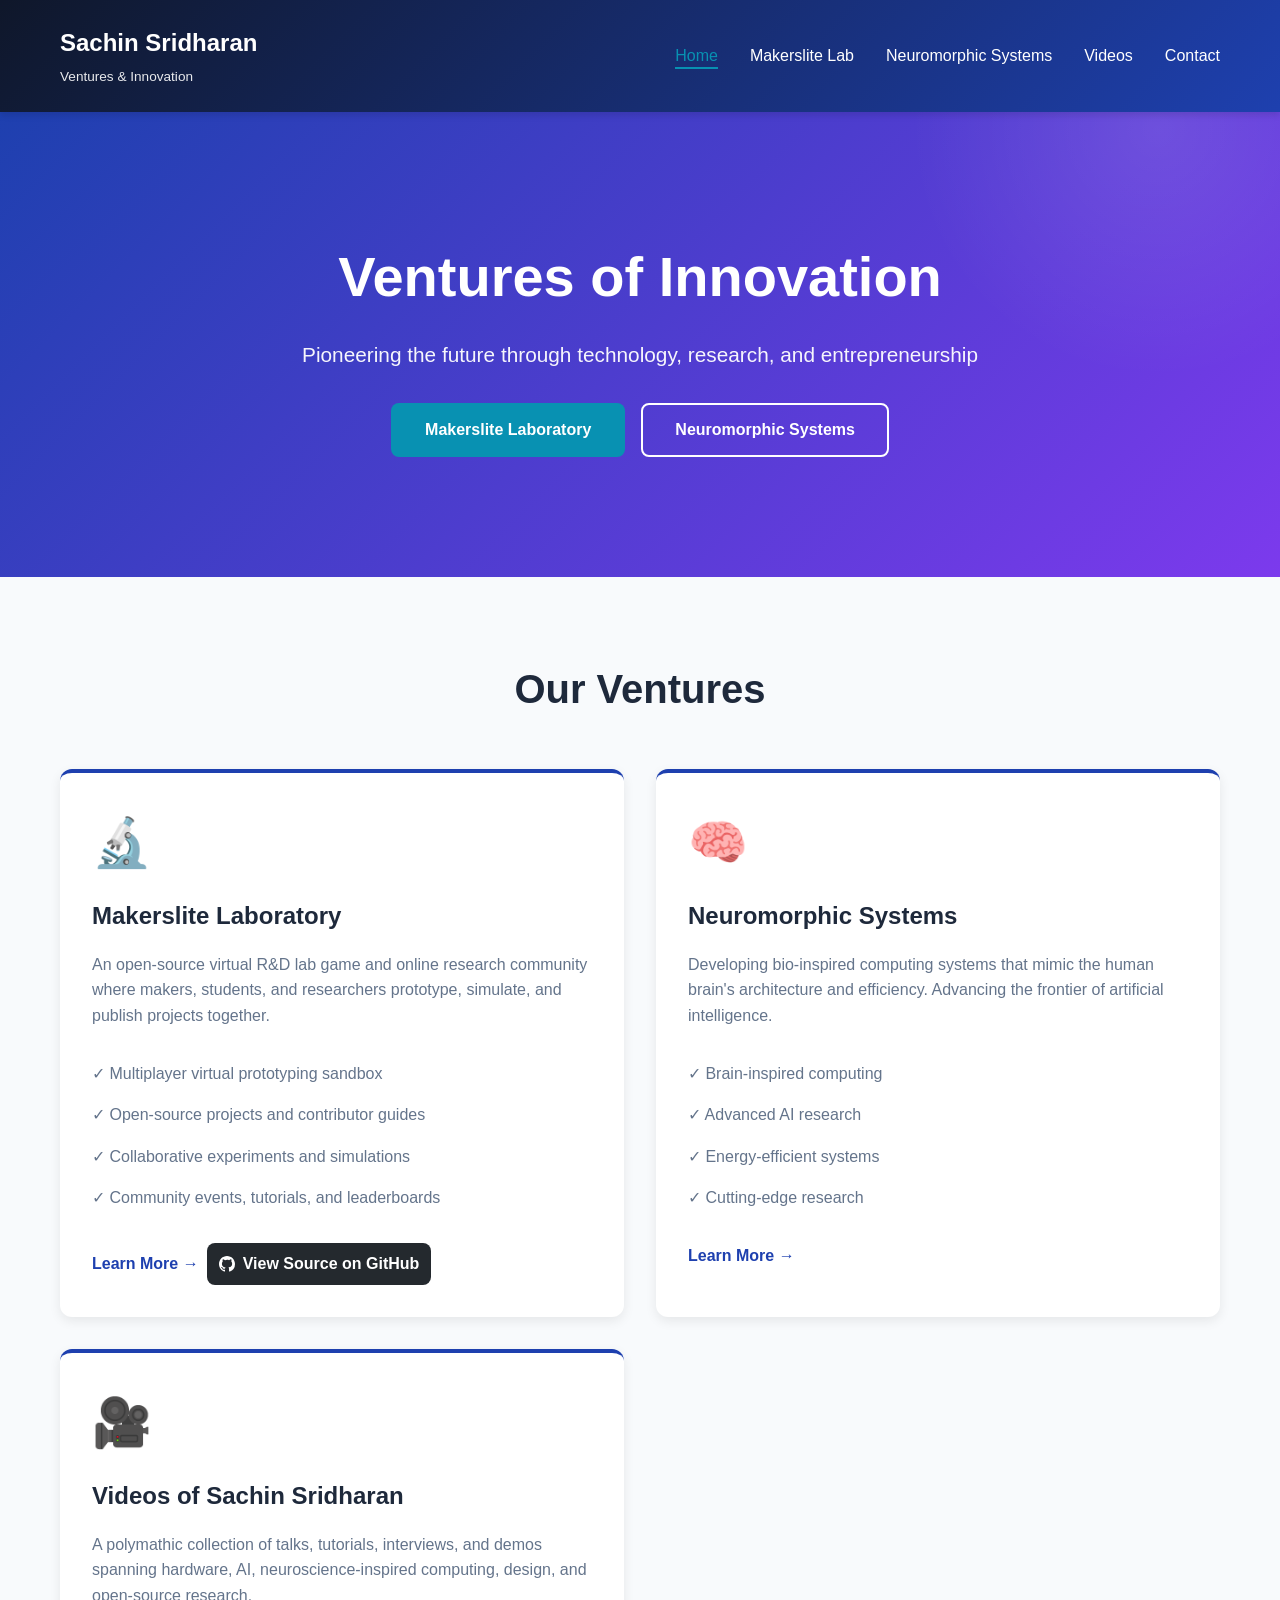
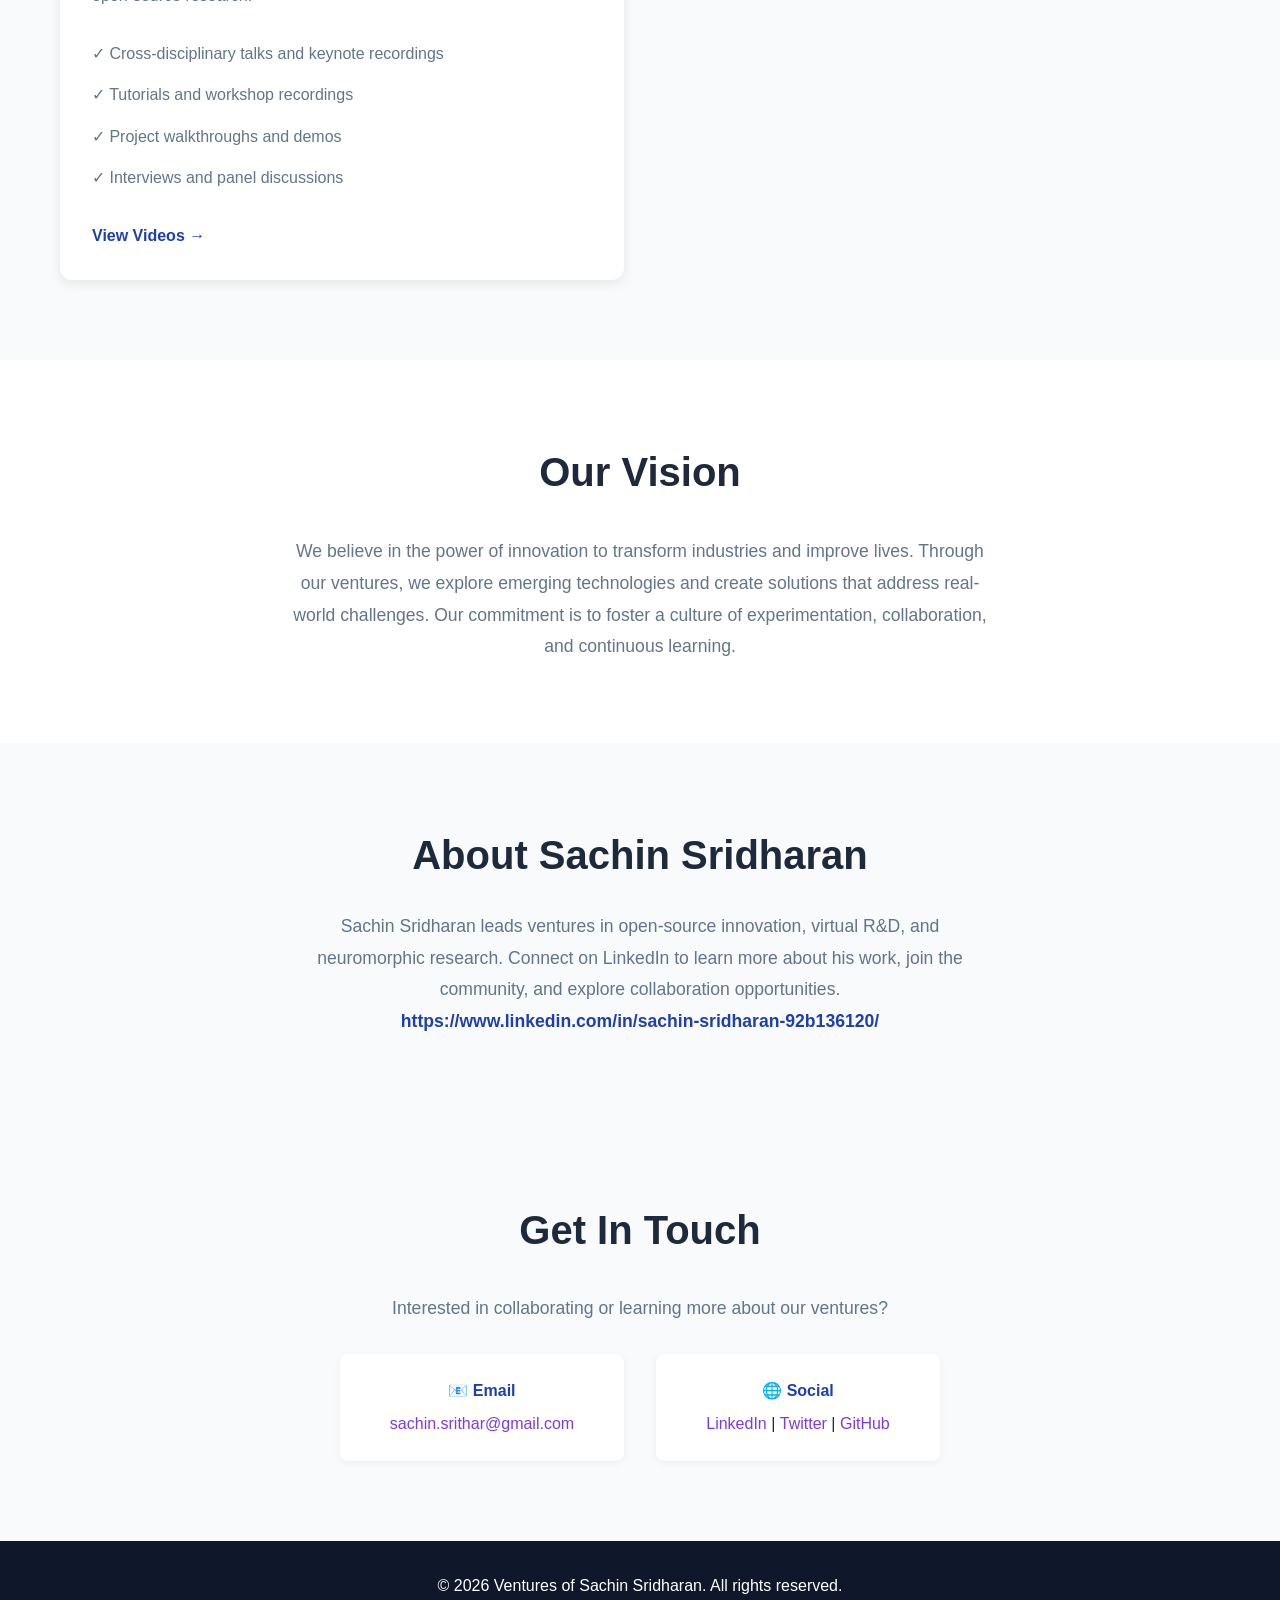
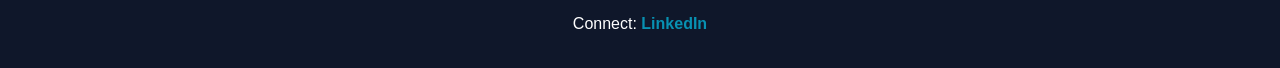
==== index.html @ c116aa22 "Developer: Sachin Sridharan Email: sachin.srithar@gmail.com" ====
<!DOCTYPE html>
<html lang="en">
<head>
    <meta charset="UTF-8">
    <meta name="viewport" content="width=device-width, initial-scale=1.0">
    <title>Ventures of Sachin Sridharan | Innovation & Technology</title>
    <link rel="stylesheet" href="styles.css">
</head>
<body>
    <!-- Navigation -->
    <nav class="navbar">
        <div class="container">
            <div class="logo">
                <h1>Sachin Sridharan</h1>
                <p class="tagline">Ventures & Innovation</p>
            </div>
            <ul class="nav-links">
                <li><a href="index.html" class="active">Home</a></li>
                <li><a href="makerslite.html">Makerslite Lab</a></li>
                <li><a href="neuromorphic.html">Neuromorphic Systems</a></li>
                <li><a href="videos.html">Videos</a></li>
                <li><a href="#contact">Contact</a></li>
            </ul>
        </div>
    </nav>

    <!-- Hero Section -->
    <section class="hero">
        <div class="hero-content">
            <h1>Ventures of Innovation</h1>
            <p>Pioneering the future through technology, research, and entrepreneurship</p>
            <div class="cta-buttons">
                <a href="makerslite.html" class="btn btn-primary">Makerslite Laboratory</a>
                <a href="neuromorphic.html" class="btn btn-secondary">Neuromorphic Systems</a>
            </div>
        </div>
    </section>

    <!-- Ventures Overview -->
    <section class="ventures-section">
        <div class="container">
            <h2>Our Ventures</h2>
            <div class="ventures-grid">
                <!-- Makerslite Laboratory -->
                <div class="venture-card">
                    <div class="venture-icon">🔬</div>
                    <h3>Makerslite Laboratory</h3>
                    <p>An open-source virtual R&D lab game and online research community where makers, students, and researchers prototype, simulate, and publish projects together.</p>
                    <ul class="features">
                        <li>✓ Multiplayer virtual prototyping sandbox</li>
                        <li>✓ Open-source projects and contributor guides</li>
                        <li>✓ Collaborative experiments and simulations</li>
                        <li>✓ Community events, tutorials, and leaderboards</li>
                    </ul>
                    <div style="display:flex;gap:8px;align-items:center">
                        <a href="makerslite.html" class="learn-more">Learn More →</a>
                        <a href="https://github.com/sachstuff/Makerslite-Laboratory" target="_blank" class="github-btn">
                            <svg class="github-icon" viewBox="0 0 16 16" width="16" height="16" aria-hidden="true" focusable="false">
                                <path fill="currentColor" d="M8 0C3.58 0 0 3.58 0 8c0 3.54 2.29 6.53 5.47 7.59.4.07.55-.17.55-.38 0-.19-.01-.82-.01-1.49-2.01.37-2.53-.49-2.69-.94-.09-.23-.48-.94-.82-1.13-.28-.15-.68-.52-.01-.53.63-.01 1.08.58 1.23.82.72 1.21 1.87.87 2.33.66.07-.52.28-.87.51-1.07-1.78-.2-3.64-.89-3.64-3.95 0-.87.31-1.59.82-2.15-.08-.2-.36-1.02.08-2.12 0 0 .67-.21 2.2.82a7.65 7.65 0 012.01-.27c.68 0 1.36.09 2.01.27 1.53-1.04 2.2-.82 2.2-.82.44 1.1.16 1.92.08 2.12.51.56.82 1.27.82 2.15 0 3.07-1.87 3.75-3.65 3.95.28.24.54.73.54 1.48 0 1.07-.01 1.93-.01 2.19 0 .21.15.46.55.38A8.013 8.013 0 0016 8c0-4.42-3.58-8-8-8z"></path>
                            </svg>
                            View Source on GitHub
                        </a>
                    </div>
                </div>

                <!-- Neuromorphic Systems -->
                <div class="venture-card">
                    <div class="venture-icon">🧠</div>
                    <h3>Neuromorphic Systems</h3>
                    <p>Developing bio-inspired computing systems that mimic the human brain's architecture and efficiency. Advancing the frontier of artificial intelligence.</p>
                    <ul class="features">
                        <li>✓ Brain-inspired computing</li>
                        <li>✓ Advanced AI research</li>
                        <li>✓ Energy-efficient systems</li>
                        <li>✓ Cutting-edge research</li>
                    </ul>
                    <a href="neuromorphic.html" class="learn-more">Learn More →</a>
                </div>

                <!-- Videos of Sachin Sridharan -->
                <div class="venture-card">
                    <div class="venture-icon">🎥</div>
                    <h3>Videos of Sachin Sridharan</h3>
                    <p>A polymathic collection of talks, tutorials, interviews, and demos spanning hardware, AI, neuroscience-inspired computing, design, and open-source research.</p>
                    <ul class="features">
                        <li>✓ Cross-disciplinary talks and keynote recordings</li>
                        <li>✓ Tutorials and workshop recordings</li>
                        <li>✓ Project walkthroughs and demos</li>
                        <li>✓ Interviews and panel discussions</li>
                    </ul>
                    <a href="videos.html" class="learn-more">View Videos →</a>
                </div>
            </div>
        </div>
    </section>

    <!-- Vision Section -->
    <section class="vision-section">
        <div class="container">
            <h2>Our Vision</h2>
            <div class="vision-content">
                <p>We believe in the power of innovation to transform industries and improve lives. Through our ventures, we explore emerging technologies and create solutions that address real-world challenges. Our commitment is to foster a culture of experimentation, collaboration, and continuous learning.</p>
            </div>
        </div>
    </section>

    <!-- About Section -->
    <section class="about-section">
        <div class="container">
            <h2>About Sachin Sridharan</h2>
            <div class="vision-content">
                <p>Sachin Sridharan leads ventures in open-source innovation, virtual R&D, and neuromorphic research. Connect on LinkedIn to learn more about his work, join the community, and explore collaboration opportunities.</p>
                <p><a href="https://www.linkedin.com/in/sachin-sridharan-92b136120/" target="_blank">https://www.linkedin.com/in/sachin-sridharan-92b136120/</a></p>
            </div>
        </div>
    </section>

    <!-- Contact Section -->
    <section class="contact-section" id="contact">
        <div class="container">
            <h2>Get In Touch</h2>
            <div class="contact-content">
                <p>Interested in collaborating or learning more about our ventures?</p>
                <div class="contact-methods">
                    <div class="contact-item">
                        <h4>📧 Email</h4>
                        <p><a href="mailto:sachin.srithar@gmail.com">sachin.srithar@gmail.com</a></p>
                    </div>
                    <div class="contact-item">
                        <h4>🌐 Social</h4>
                        <p>
                            <a href="https://www.linkedin.com/in/sachin-sridharan-92b136120/" target="_blank">LinkedIn</a> | 
                            <a href="#" target="_blank">Twitter</a> | 
                            <a href="https://github.com/sachstuff/Makerslite-Laboratory" target="_blank" class="github-link">GitHub</a>
                        </p>
                    </div>
                </div>
            </div>
        </div>
    </section>

    <!-- Footer -->
    <footer>
        <div class="container">
            <p>&copy; 2026 Ventures of Sachin Sridharan. All rights reserved.</p>
            <p class="footer-social">Connect: <a href="https://www.linkedin.com/in/sachin-sridharan-92b136120/" target="_blank">LinkedIn</a></p>
        </div>
    </footer>

    <script src="script.js"></script>
</body>
</html>
---- styles.css ----
/* ===== Global Styles ===== */
:root {
    --primary-color: #1e40af;
    --secondary-color: #7c3aed;
    --accent-color: #0891b2;
    --dark-bg: #0f172a;
    --light-bg: #f8fafc;
    --text-dark: #1e293b;
    --text-light: #64748b;
    --border-color: #e2e8f0;
    --transition: all 0.3s ease;
}

* {
    margin: 0;
    padding: 0;
    box-sizing: border-box;
}

html {
    scroll-behavior: smooth;
}

body {
    font-family: -apple-system, BlinkMacSystemFont, 'Segoe UI', Roboto, Oxygen, Ubuntu, Cantarell, sans-serif;
    line-height: 1.6;
    color: var(--text-dark);
    background-color: #ffffff;
}

.container {
    max-width: 1200px;
    margin: 0 auto;
    padding: 0 20px;
}

/* ===== Navigation ===== */
.navbar {
    background: linear-gradient(135deg, var(--dark-bg) 0%, var(--primary-color) 100%);
    color: white;
    padding: 1.5rem 0;
    position: sticky;
    top: 0;
    z-index: 1000;
    box-shadow: 0 4px 6px rgba(0, 0, 0, 0.1);
}

.navbar .container {
    display: flex;
    justify-content: space-between;
    align-items: center;
}

.logo h1 {
    font-size: 1.5rem;
    font-weight: 700;
    margin-bottom: 0.25rem;
}

.logo .tagline {
    font-size: 0.85rem;
    opacity: 0.9;
    font-weight: 400;
}

.nav-links {
    list-style: none;
    display: flex;
    gap: 2rem;
}

.nav-links a {
    color: white;
    text-decoration: none;
    font-weight: 500;
    transition: var(--transition);
    position: relative;
}

.nav-links a:hover,
.nav-links a.active {
    color: var(--accent-color);
}

.nav-links a.active::after {
    content: '';
    position: absolute;
    bottom: -5px;
    left: 0;
    width: 100%;
    height: 2px;
    background: var(--accent-color);
}

/* ===== Hero Section ===== */
.hero {
    background: linear-gradient(135deg, var(--primary-color) 0%, var(--secondary-color) 100%);
    color: white;
    padding: 120px 20px;
    text-align: center;
    position: relative;
    overflow: hidden;
}

.hero::before {
    content: '';
    position: absolute;
    top: -50%;
    right: -10%;
    width: 500px;
    height: 500px;
    background: radial-gradient(circle, rgba(255,255,255,0.1) 0%, transparent 70%);
    border-radius: 50%;
}

.hero-content {
    position: relative;
    z-index: 2;
}

.hero h1 {
    font-size: 3.5rem;
    font-weight: 800;
    margin-bottom: 1rem;
    animation: fadeInDown 0.8s ease;
}

.hero p {
    font-size: 1.3rem;
    margin-bottom: 2rem;
    opacity: 0.95;
    animation: fadeInUp 0.8s ease;
}

.venture-hero {
    padding: 80px 20px;
}

.venture-hero h1 {
    font-size: 2.5rem;
}

/* ===== CTA Buttons ===== */
.cta-buttons {
    display: flex;
    gap: 1rem;
    justify-content: center;
    flex-wrap: wrap;
}

.btn {
    display: inline-block;
    padding: 12px 32px;
    border-radius: 8px;
    text-decoration: none;
    font-weight: 600;
    transition: var(--transition);
    border: 2px solid transparent;
    cursor: pointer;
    font-size: 1rem;
}

.btn-primary {
    background: var(--accent-color);
    color: white;
}

.btn-primary:hover {
    background: #0891b2;
    transform: translateY(-2px);
    box-shadow: 0 8px 16px rgba(0, 0, 0, 0.2);
}

.btn-secondary {
    background: transparent;
    color: white;
    border: 2px solid white;
}

.btn-secondary:hover {
    background: white;
    color: var(--primary-color);
    transform: translateY(-2px);
}

/* ===== GitHub Button & Link Styles ===== */
.github-btn {
    display: inline-flex;
    align-items: center;
    gap: 8px;
    background: #24292e;
    color: white !important;
    padding: 8px 12px;
    border-radius: 8px;
    text-decoration: none;
    font-weight: 700;
    transition: background 0.2s ease, transform 0.15s ease;
}

.github-btn:hover {
    background: #2f3640;
    transform: translateY(-2px);
}

.github-icon { 
    fill: white;
}

.github-link {
    color: #24292e;
    font-weight: 700;
    text-decoration: none;
}

.github-link:hover {
    text-decoration: underline;
}

/* ===== Ventures Section ===== */
.ventures-section {
    padding: 80px 20px;
    background: var(--light-bg);
}

.ventures-section h2 {
    font-size: 2.5rem;
    margin-bottom: 3rem;
    text-align: center;
    color: var(--text-dark);
}

.ventures-grid {
    display: grid;
    grid-template-columns: repeat(auto-fit, minmax(400px, 1fr));
    gap: 2rem;
}

.venture-card {
    background: white;
    border-radius: 12px;
    padding: 2rem;
    box-shadow: 0 4px 12px rgba(0, 0, 0, 0.08);
    transition: var(--transition);
    border-top: 4px solid var(--primary-color);
}

.venture-card:hover {
    transform: translateY(-8px);
    box-shadow: 0 12px 24px rgba(0, 0, 0, 0.15);
}

.venture-icon {
    font-size: 3rem;
    margin-bottom: 1rem;
}

.venture-card h3 {
    font-size: 1.5rem;
    margin-bottom: 1rem;
    color: var(--text-dark);
}

.venture-card p {
    color: var(--text-light);
    margin-bottom: 1.5rem;
}

.features {
    list-style: none;
    margin-bottom: 1.5rem;
}

.features li {
    padding: 0.5rem 0;
    color: var(--text-light);
}

.learn-more {
    color: var(--primary-color);
    text-decoration: none;
    font-weight: 600;
    transition: var(--transition);
}

.learn-more:hover {
    color: var(--secondary-color);
}

/* ===== Vision Section ===== */
.vision-section {
    padding: 80px 20px;
    background: white;
    text-align: center;
}

.vision-section h2 {
    font-size: 2.5rem;
    margin-bottom: 2rem;
}

.vision-content {
    max-width: 700px;
    margin: 0 auto;
    font-size: 1.1rem;
    line-height: 1.8;
    color: var(--text-light);
}

/* ===== About Section ===== */
.about-section {
    padding: 80px 20px;
    background: var(--light-bg);
    text-align: center;
}

.about-section h2 {
    font-size: 2.5rem;
    margin-bottom: 1.5rem;
    color: var(--text-dark);
}

.about-section .vision-content {
    max-width: 700px;
    margin: 0 auto;
    color: var(--text-light);
}

.about-section a {
    color: var(--primary-color);
    text-decoration: none;
    font-weight: 600;
}

.about-section a:hover {
    text-decoration: underline;
}

/* ===== Footer ===== */
footer {
    background: var(--dark-bg);
    color: white;
    text-align: center;
    padding: 2rem;
}

.footer-social {
    margin-top: 0.75rem;
}

.footer-social a {
    color: var(--accent-color);
    text-decoration: none;
    font-weight: 600;
}

.footer-social a:hover {
    text-decoration: underline;
}

/* ===== Venture Detail ===== */
.venture-detail {
    padding: 60px 20px;
}

.detail-content h2 {
    font-size: 2rem;
    margin-top: 2rem;
    margin-bottom: 1rem;
    color: var(--text-dark);
}

.detail-content h3 {
    font-size: 1.5rem;
    margin-top: 2.5rem;
    margin-bottom: 1.5rem;
    color: var(--primary-color);
}

.detail-content p {
    font-size: 1.05rem;
    line-height: 1.8;
    color: var(--text-light);
    margin-bottom: 1rem;
}

.features-list {
    display: grid;
    grid-template-columns: repeat(auto-fit, minmax(250px, 1fr));
    gap: 2rem;
    margin: 2rem 0;
}

.feature-item {
    background: var(--light-bg);
    padding: 1.5rem;
    border-radius: 8px;
    transition: var(--transition);
}

.feature-item:hover {
    background: linear-gradient(135deg, rgba(30, 64, 175, 0.05) 0%, rgba(124, 58, 237, 0.05) 100%);
}

.feature-icon {
    font-size: 2.5rem;
    margin-bottom: 1rem;
}

.feature-item h4 {
    font-size: 1.1rem;
    margin-bottom: 0.5rem;
    color: var(--text-dark);
}

.feature-item p {
    font-size: 0.95rem;
    color: var(--text-light);
}

.capabilities-list {
    list-style: none;
    columns: 2;
    gap: 1rem;
}

.capabilities-list li {
    padding: 0.7rem 0;
    padding-left: 1.5rem;
    position: relative;
    color: var(--text-light);
}

.capabilities-list li::before {
    content: '→';
    position: absolute;
    left: 0;
    color: var(--primary-color);
    font-weight: bold;
}

.projects-grid {
    display: grid;
    grid-template-columns: repeat(auto-fit, minmax(280px, 1fr));
    gap: 1.5rem;
    margin: 2rem 0;
}

.project-card {
    background: linear-gradient(135deg, var(--light-bg) 0%, white 100%);
    border: 1px solid var(--border-color);
    padding: 1.5rem;
    border-radius: 8px;
    transition: var(--transition);
}

.project-card:hover {
    border-color: var(--primary-color);
    box-shadow: 0 4px 12px rgba(30, 64, 175, 0.1);
}

.project-card h4 {
    font-size: 1.1rem;
    margin-bottom: 0.5rem;
    color: var(--primary-color);
}

.project-card p {
    font-size: 0.95rem;
    color: var(--text-light);
}

.benefits {
    background: var(--light-bg);
    padding: 2rem;
    border-radius: 8px;
    margin: 2rem 0;
}

.benefits p {
    margin-bottom: 1rem;
    color: var(--text-dark);
}

.benefits strong {
    color: var(--primary-color);
}

.cta-section {
    background: linear-gradient(135deg, var(--primary-color) 0%, var(--secondary-color) 100%);
    color: white;
    padding: 3rem;
    border-radius: 12px;
    text-align: center;
    margin-top: 3rem;
}

.cta-section h3 {
    color: white;
    font-size: 1.8rem;
    margin-bottom: 1rem;
}

.cta-section p {
    color: rgba(255, 255, 255, 0.9);
    margin-bottom: 1.5rem;
}

/* ===== Contact Section ===== */
.contact-section {
    padding: 80px 20px;
    background: var(--light-bg);
}

.contact-section h2 {
    font-size: 2.5rem;
    text-align: center;
    margin-bottom: 2rem;
}

.contact-content {
    max-width: 600px;
    margin: 0 auto;
    text-align: center;
}

.contact-content > p {
    font-size: 1.1rem;
    margin-bottom: 2rem;
    color: var(--text-light);
}

.contact-methods {
    display: grid;
    grid-template-columns: repeat(auto-fit, minmax(200px, 1fr));
    gap: 2rem;
    margin-top: 2rem;
}

.contact-item {
    background: white;
    padding: 1.5rem;
    border-radius: 8px;
    box-shadow: 0 2px 8px rgba(0, 0, 0, 0.05);
}

.contact-item h4 {
    margin-bottom: 0.5rem;
    color: var(--primary-color);
}

.contact-item a {
    color: var(--secondary-color);
    text-decoration: none;
    font-weight: 500;
}

.contact-item a:hover {
    text-decoration: underline;
}

/* ===== Footer ===== */
footer {
    background: var(--dark-bg);
    color: white;
    text-align: center;
    padding: 2rem;
}

/* ===== Animations ===== */
@keyframes fadeInDown {
    from {
        opacity: 0;
        transform: translateY(-30px);
    }
    to {
        opacity: 1;
        transform: translateY(0);
    }
}

@keyframes fadeInUp {
    from {
        opacity: 0;
        transform: translateY(30px);
    }
    to {
        opacity: 1;
        transform: translateY(0);
    }
}

/* ===== Responsive Design ===== */
@media (max-width: 768px) {
    .nav-links {
        gap: 1rem;
        font-size: 0.9rem;
    }

    .hero h1 {
        font-size: 2rem;
    }

    .hero p {
        font-size: 1rem;
    }

    .cta-buttons {
        flex-direction: column;
    }

    .btn {
        width: 100%;
    }

    .ventures-section h2 {
        font-size: 2rem;
    }

    .ventures-grid {
        grid-template-columns: 1fr;
    }

    .venture-card {
        padding: 1.5rem;
    }

    .logo h1 {
        font-size: 1.2rem;
    }

    .detail-content h2 {
        font-size: 1.5rem;
    }

    .detail-content h3 {
        font-size: 1.25rem;
    }

    .capabilities-list {
        columns: 1;
    }

    .cta-section {
        padding: 1.5rem;
    }

    .vision-section h2,
    .contact-section h2 {
        font-size: 2rem;
    }
}

@media (max-width: 480px) {
    .container {
        padding: 0 15px;
    }

    .navbar .container {
        flex-direction: column;
        gap: 1rem;
    }

    .nav-links {
        width: 100%;
        flex-direction: column;
        gap: 0.5rem;
    }

    .nav-links a {
        display: block;
        padding: 0.5rem 0;
    }

    .hero {
        padding: 60px 15px;
    }

    .hero h1 {
        font-size: 1.5rem;
    }

    .hero p {
        font-size: 0.9rem;
    }

    .ventures-section,
    .vision-section,
    .contact-section {
        padding: 40px 15px;
    }

    .ventures-section h2 {
        font-size: 1.5rem;
        margin-bottom: 2rem;
    }

    .features-list {
        grid-template-columns: 1fr;
    }

    .projects-grid {
        grid-template-columns: 1fr;
    }

    .contact-methods {
        grid-template-columns: 1fr;
    }
}
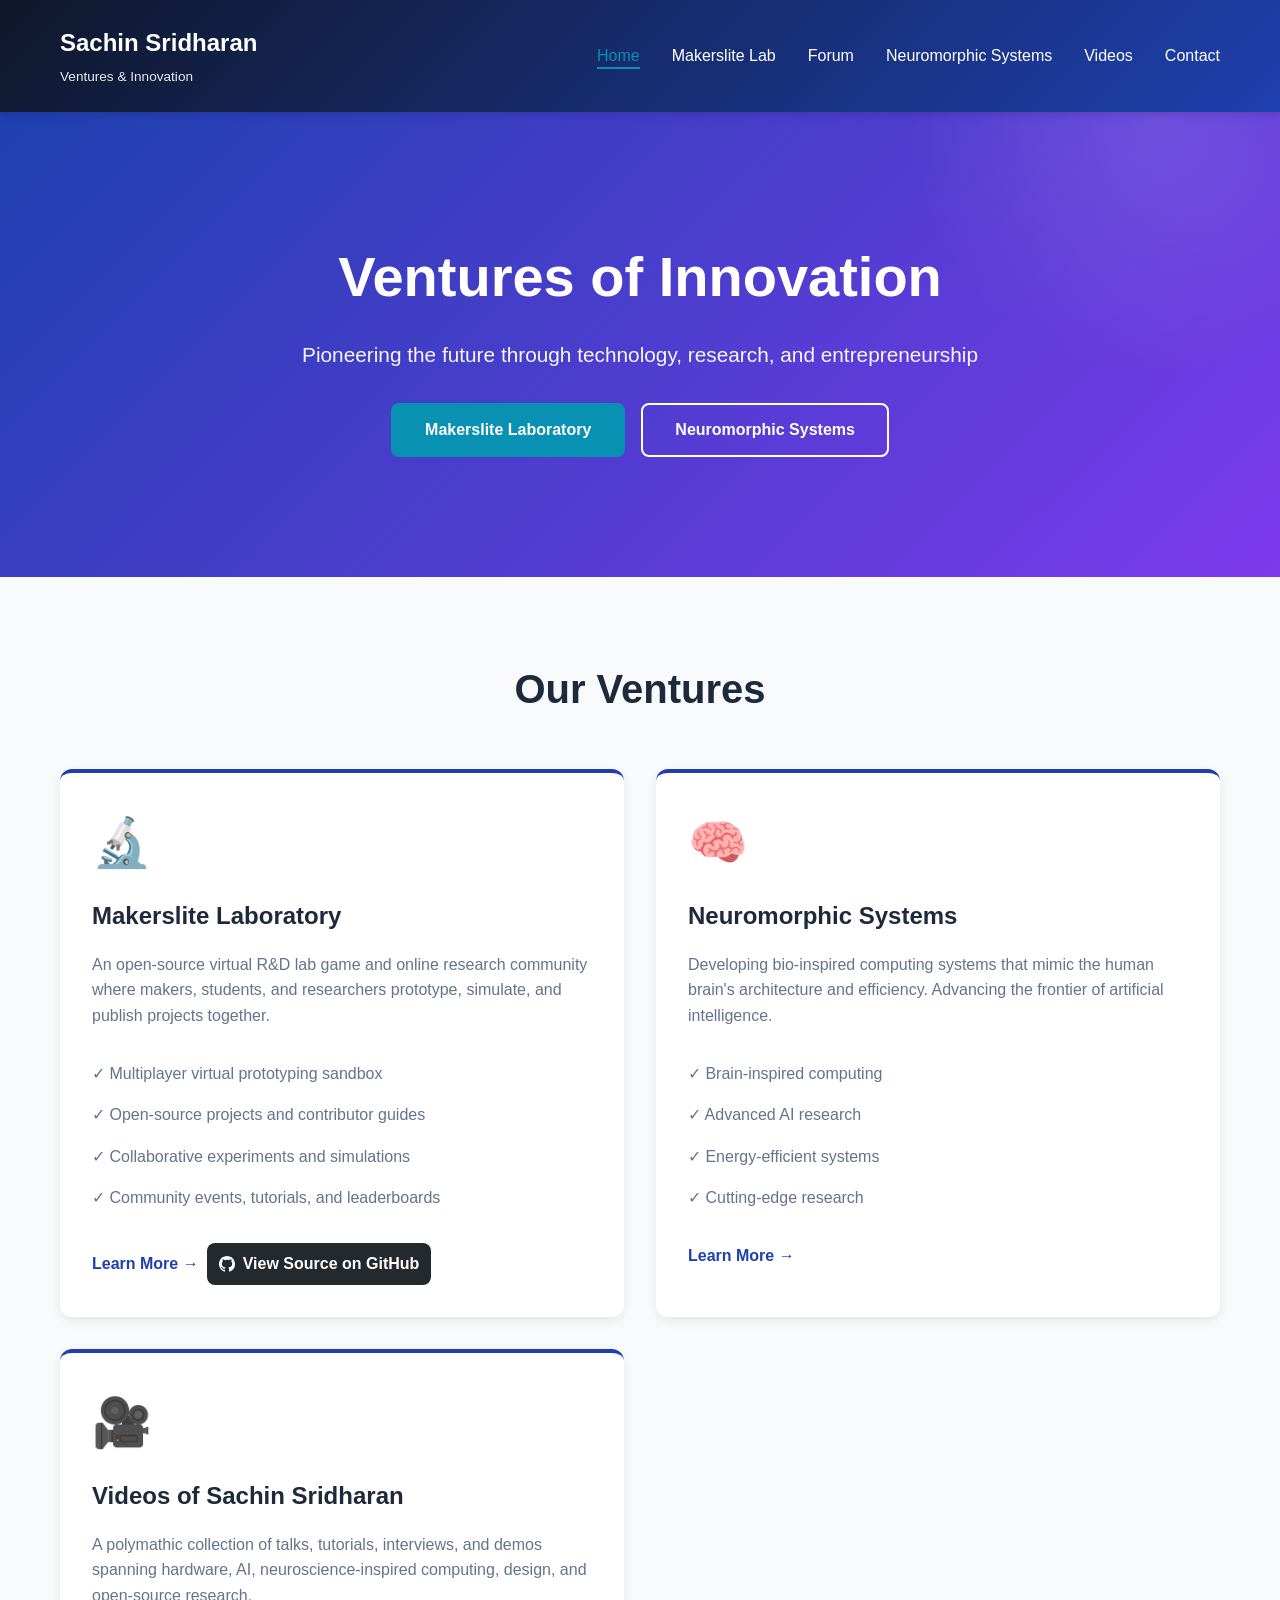
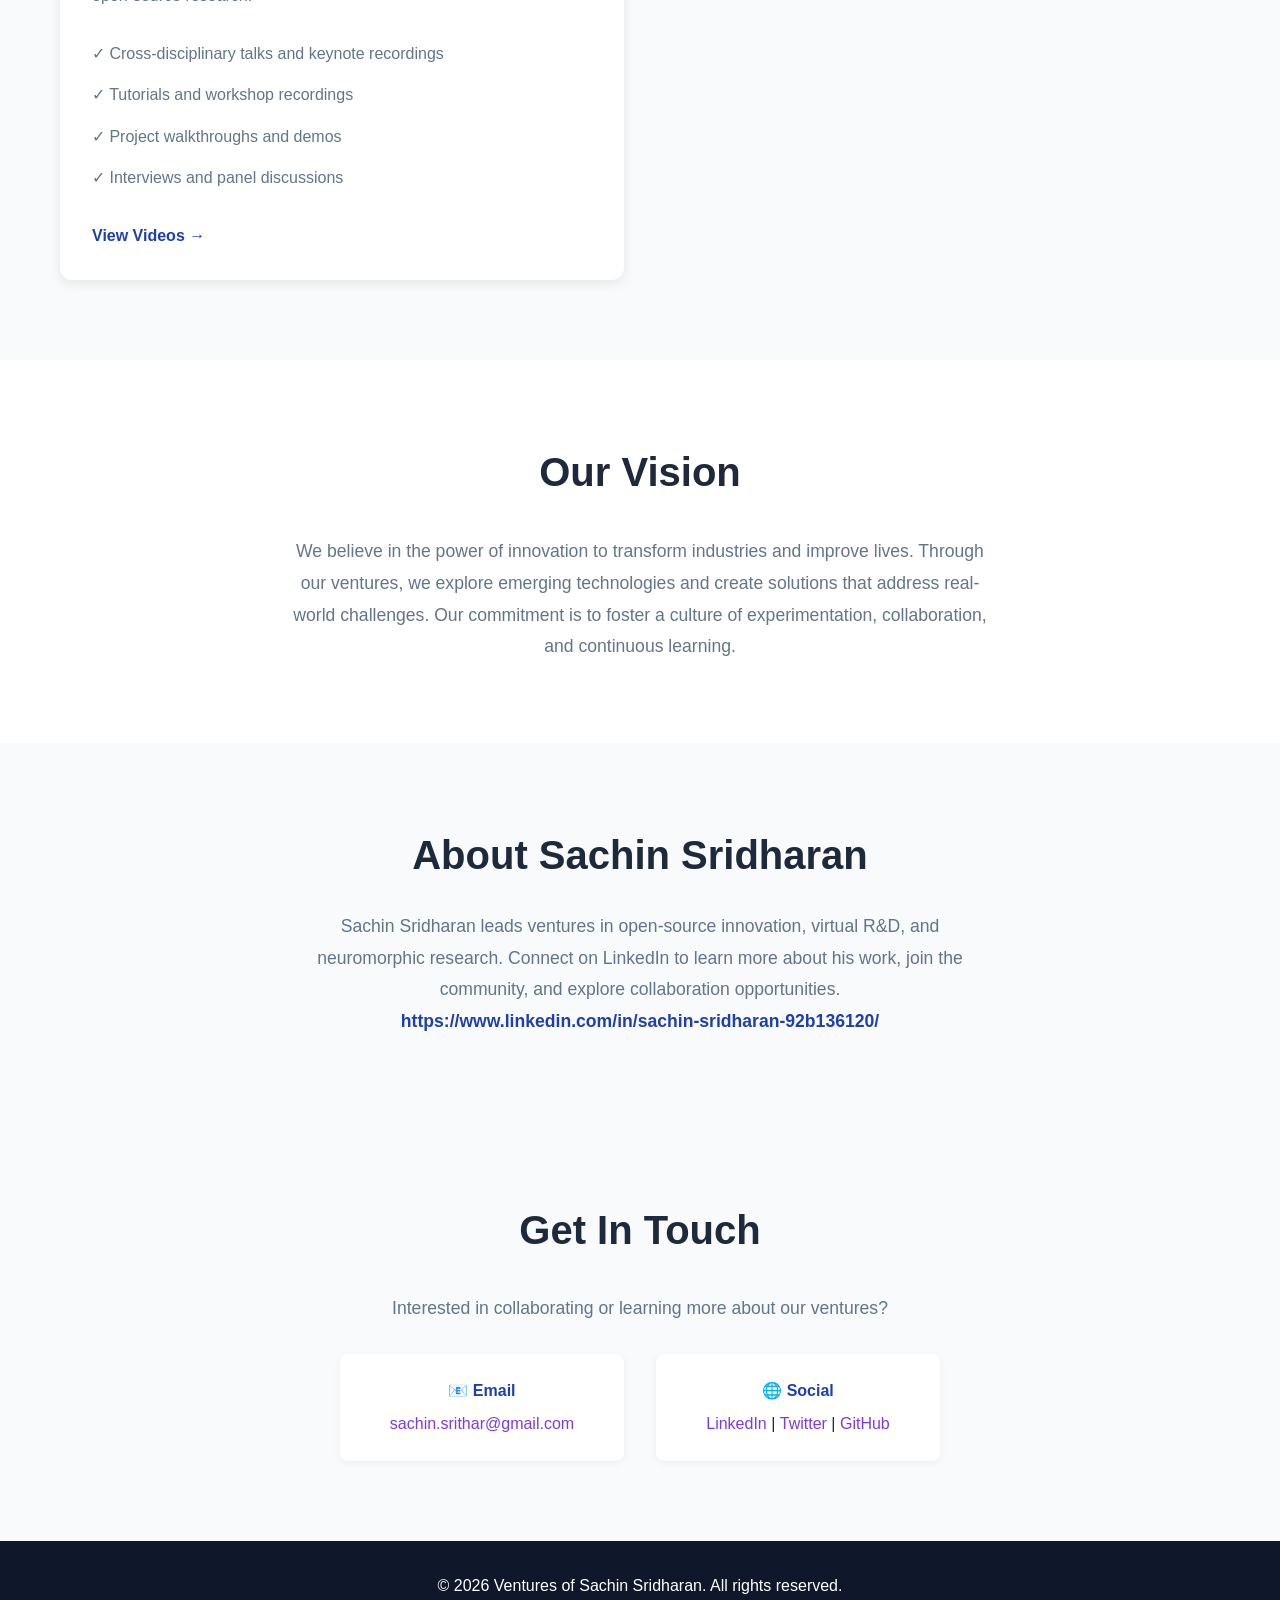
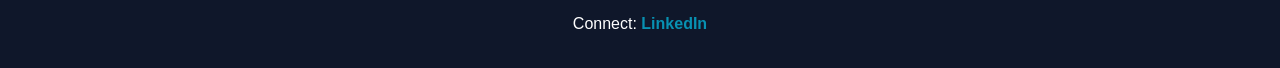
==== commit b19ac060: "forum update" ====
--- a/index.html
+++ b/index.html
@@ -17,6 +17,7 @@
             <ul class="nav-links">
                 <li><a href="index.html" class="active">Home</a></li>
                 <li><a href="makerslite.html">Makerslite Lab</a></li>
+                <li><a href="forum.html">Forum</a></li>
                 <li><a href="neuromorphic.html">Neuromorphic Systems</a></li>
                 <li><a href="videos.html">Videos</a></li>
                 <li><a href="#contact">Contact</a></li>
--- a/styles.css
+++ b/styles.css
@@ -517,6 +517,124 @@
     margin-bottom: 2rem;
 }
 
+/* ===== Forum Section ===== */
+.forum-section {
+    padding: 80px 20px;
+    background: white;
+}
+
+.forum-content {
+    display: grid;
+    grid-template-columns: 1fr;
+    gap: 2rem;
+}
+
+.forum-panel {
+    background: var(--light-bg);
+    border-radius: 12px;
+    padding: 2rem;
+    box-shadow: 0 6px 18px rgba(15, 23, 42, 0.08);
+}
+
+.forum-panel h2 {
+    font-size: 1.8rem;
+    margin-bottom: 1rem;
+    color: var(--text-dark);
+}
+
+.forum-form label {
+    display: block;
+    margin-bottom: 0.5rem;
+    font-weight: 600;
+    color: var(--text-dark);
+}
+
+.forum-form input,
+.forum-form textarea {
+    width: 100%;
+    padding: 1rem;
+    margin-bottom: 1rem;
+    border: 1px solid var(--border-color);
+    border-radius: 10px;
+    outline: none;
+    font-family: inherit;
+    font-size: 1rem;
+}
+
+.forum-list {
+    display: grid;
+    gap: 1.5rem;
+}
+
+.forum-card {
+    background: white;
+    border-radius: 12px;
+    padding: 1.5rem;
+    border: 1px solid var(--border-color);
+}
+
+.forum-card h3 {
+    margin-bottom: 0.5rem;
+    font-size: 1.25rem;
+    color: var(--primary-color);
+}
+
+.forum-meta {
+    margin-bottom: 1rem;
+    color: var(--text-light);
+    font-size: 0.95rem;
+}
+
+.forum-text {
+    margin-bottom: 1rem;
+    color: var(--text-dark);
+    line-height: 1.8;
+}
+
+.answer-list {
+    margin-top: 1rem;
+    padding-left: 1rem;
+    border-left: 3px solid var(--secondary-color);
+}
+
+.answer-item {
+    margin-bottom: 1rem;
+}
+
+.answer-item p {
+    margin: 0.4rem 0 0;
+    color: var(--text-light);
+}
+
+.answer-form {
+    display: grid;
+    gap: 1rem;
+    margin-top: 1rem;
+}
+
+.answer-form textarea {
+    min-height: 100px;
+}
+
+.answer-toggle {
+    background: transparent;
+    border: none;
+    color: var(--secondary-color);
+    cursor: pointer;
+    font-weight: 700;
+    padding: 0;
+}
+
+.empty-state {
+    color: var(--text-light);
+}
+
+@media (min-width: 900px) {
+    .forum-content {
+        grid-template-columns: 1fr 1.2fr;
+    }
+}
+
 .contact-content {
     max-width: 600px;
     margin: 0 auto;
